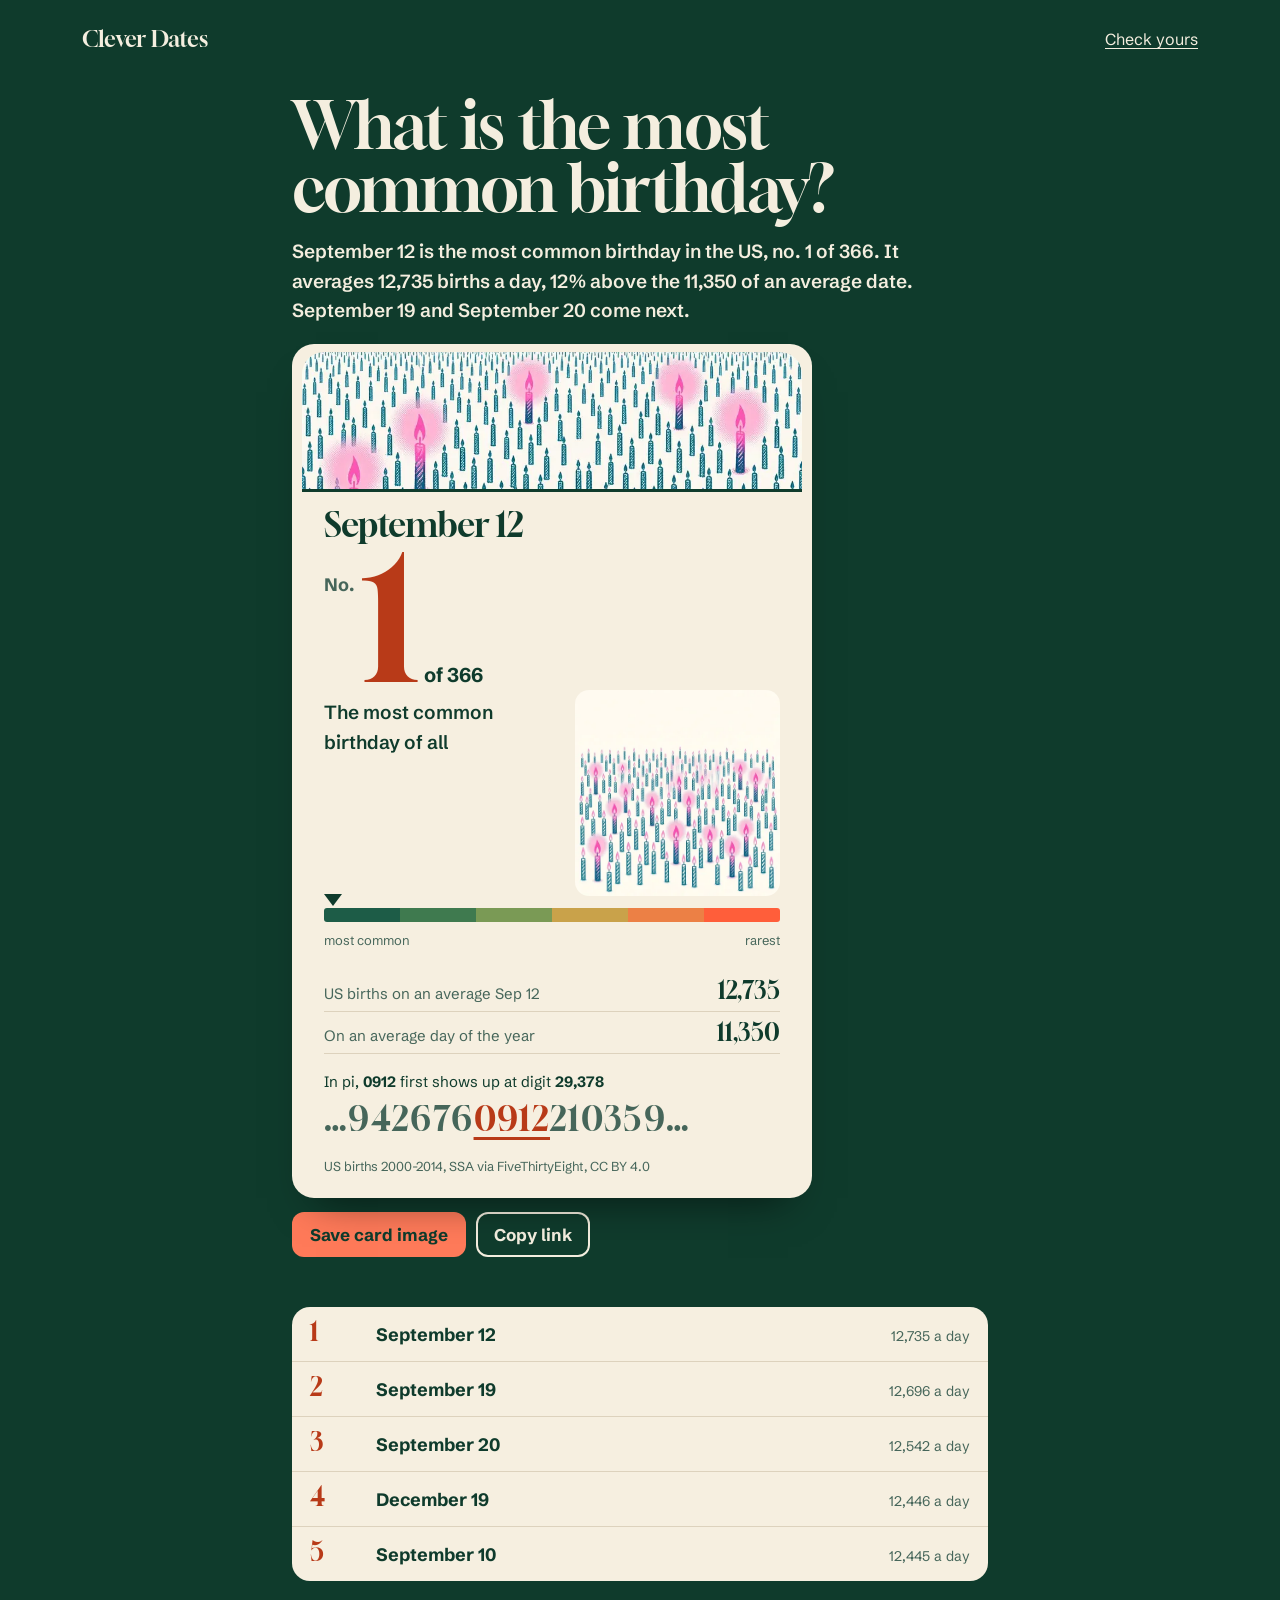
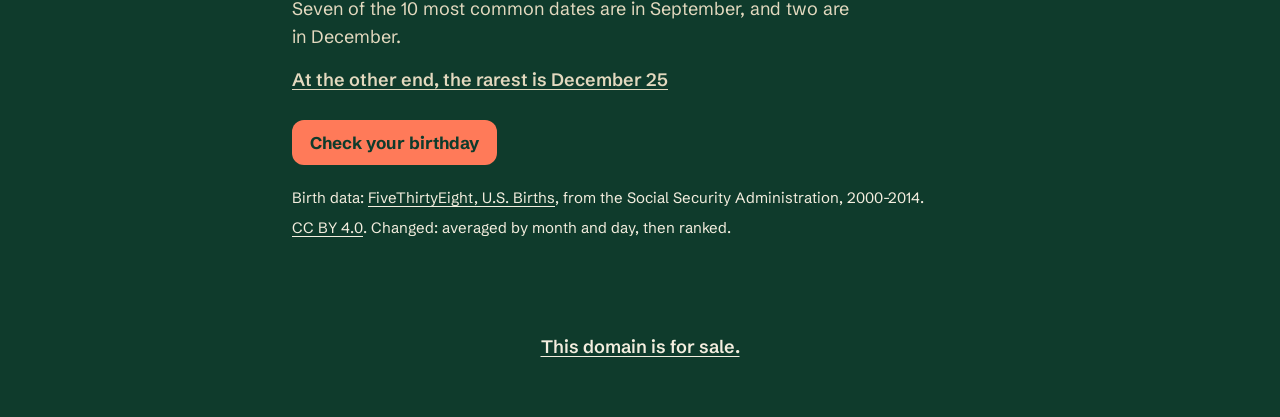
==== docs/most-common-birthday/index.html @ 460c8bcb "Add /most-common-birthday/: answer page from the SSA CSV, card hero, share card PNG, cross-link with" ====
<!doctype html>
<html lang="en">
<head>
<meta charset="utf-8">
<meta name="viewport" content="width=device-width, initial-scale=1">
<link rel="canonical" href="https://cleverdates.com/most-common-birthday/">
<meta property="og:url" content="https://cleverdates.com/most-common-birthday/">
<title>What is the most common birthday? | Clever Dates</title>
<meta name="description" content="September 12 is the most common birthday in the US: no. 1 of 366, with 12,735 births on an average day.">
<meta property="og:title" content="What is the most common birthday?">
<meta property="og:description" content="September 12, no. 1 of 366, with 12,735 US births on an average day.">
<meta property="og:image" content="https://cleverdates.com/og.jpg">
<meta property="og:image:width" content="1200">
<meta property="og:image:height" content="630">
<meta property="og:image:alt" content="A slice of birthday cake with one lit candle inside a ring of small unlit candles, risograph style.">
<meta property="og:type" content="website">
<meta name="twitter:card" content="summary_large_image">
<script type="application/ld+json">{"@context":"https://schema.org","@type":"WebPage","name":"What is the most common birthday?","url":"https://cleverdates.com/most-common-birthday/","description":"September 12 is the most common birthday in the US, no. 1 of 366, with 12,735 births on an average day.","isPartOf":{"@type":"WebSite","name":"Clever Dates","url":"https://cleverdates.com/"}}</script>
<link rel="preload" href="../fonts/gloock.woff2" as="font" type="font/woff2" crossorigin>
<link rel="preload" href="../fonts/schibsted.woff2" as="font" type="font/woff2" crossorigin>
<link rel="stylesheet" href="../style.css">
<link rel="icon" href="data:image/svg+xml,%3Csvg xmlns='http://www.w3.org/2000/svg' viewBox='0 0 16 16'%3E%3Crect width='16' height='16' rx='3' fill='%230f3b2c'/%3E%3Crect x='9' y='9' width='5' height='5' fill='%23ff7a59'/%3E%3C/svg%3E">
<script>document.documentElement.className='js'</script>
</head>
<body>
<header class="bar"><a class="mark" href="../">Clever Dates</a><nav aria-label="Page"><a href="../">Check yours</a></nav></header>
<main class="rb mc">
 <h1>What is the most common birthday?</h1>
 <p class="rb-a" id="rb-answer">September 12 is the most common birthday in the US, no. 1 of 366. It averages 12,735 births a day, 12% above the 11,350 of an average date. September 19 and September 20 come next.</p>
 <article class="card mc-card" id="card" aria-labelledby="c-date"><img class="c-band" src="../art/result-band-410.webp" srcset="../art/result-band-410.webp 410w, ../art/result-band-819.webp 819w" sizes="(min-width: 900px) 720px, 100vw" width="819" height="230" alt="" decoding="async">
 <p class="c-date" id="c-date">September 12</p>
 <p class="c-rank"><span class="c-hash">No.</span><span id="c-rank">1</span><span class="c-of">of 366</span></p>
 <img class="c-crowd" id="c-crowd" src="../art/crowd-480.webp" srcset="../art/crowd-480.webp 480w, ../art/crowd-1024.webp 1024w" sizes="(min-width: 900px) 240px, 45vw" width="1024" height="1024" alt="A crowd of lit birthday candles packed side by side." decoding="async">
 <p class="c-say" id="c-say">The most common birthday of all</p>
 <div class="c-meter" aria-hidden="true"><span class="c-pin" id="c-pin" style="--at:0.0000"></span></div><div class="c-ends" aria-hidden="true"><span>most common</span><span>rarest</span></div>
 <dl class="c-facts">
  <div><dt>US births on an average Sep 12</dt><dd id="c-avg">12,735</dd></div>
   <div><dt>On an average day of the year</dt><dd>11,350</dd></div>
 </dl>
 <div class="c-pi">
  <p class="c-pi-head">In pi, <b id="c-mmdd">0912</b> first shows up at digit <b id="c-pipos">29,378</b></p>
  <p class="c-digits" aria-hidden="true"><span class="c-dots">…</span><span id="c-pre">942676</span><mark id="c-hit">0912</mark><span id="c-post">210359</span><span class="c-dots">…</span></p>
 </div>
  <p class="c-src">US births 2000-2014, SSA via FiveThirtyEight, CC BY 4.0</p>
 </article>
 <div class="share">
  <button type="button" id="save">Save card image</button>
  <button type="button" id="copy">Copy link</button>
  <p id="share-msg" role="status"></p>
 </div>
 <ol class="rb-list" aria-label="The five most common birthdays"><li class="me"><span class="n">1</span><span class="d">September 12</span><span class="v">12,735 a day</span></li><li><span class="n">2</span><span class="d">September 19</span><span class="v">12,696 a day</span></li><li><span class="n">3</span><span class="d">September 20</span><span class="v">12,542 a day</span></li><li><span class="n">4</span><span class="d">December 19</span><span class="v">12,446 a day</span></li><li><span class="n">5</span><span class="d">September 10</span><span class="v">12,445 a day</span></li></ol>
 <p class="rb-note">Seven of the 10 most common dates are in September, and two are in December.</p>
 <p class="rb-note"><a class="rb-x" href="../rarest-birthday/">At the other end, the rarest is December 25</a></p>
 <p><a class="rb-go" href="../">Check your birthday</a></p>
 <p class="attr">Birth data: <a href="https://github.com/fivethirtyeight/data/tree/master/births" rel="noopener">FiveThirtyEight, U.S. Births</a>, from the Social Security Administration, 2000-2014. <a href="https://creativecommons.org/licenses/by/4.0/" rel="noopener">CC BY 4.0</a>. Changed: averaged by month and day, then ranked.</p>
</main>
<footer class="foot"><p><a href="https://www.afternic.com/domain/cleverdates.com" rel="noopener">This domain is for sale.</a></p></footer>
<script type="application/json" id="dates">{"meta":{"years":"2000-2014","days":5479,"avgDay":11350,"births":62187024,"piDigits":1000000},"dates":[{"m":9,"d":12,"avg":12735,"years":15,"rank":1,"pi":29378,"pre":"942676","post":"210359"}]}</script>
<script src="../mc.js" defer></script>
</body>
</html>
---- docs/style.css ----
@font-face { font-family: "Gloock"; src: url(fonts/gloock.woff2) format("woff2"); font-display: swap; }
@font-face { font-family: "Schibsted"; src: url(fonts/schibsted.woff2) format("woff2"); font-weight: 400 700; font-display: swap; }
@font-face { font-family: "Gloock fallback"; src: local("Georgia"); size-adjust: 104%; ascent-override: 88%; descent-override: 24%; }
@font-face { font-family: "Schibsted fallback"; src: local("Arial"); size-adjust: 100%; ascent-override: 96%; descent-override: 26%; }

:root {
  --green: #0f3b2c;
  --green2: #16503c;
  --cream: #f4eedf;
  --cream2: #e3d9bf;
  --paper: #f6efe0;
  --ink: #0f3b2c;
  --ink2: #46665a;
  --coral: #ff7a59;
  --coral-ink: #b83a18;
  --serif: "Gloock", "Gloock fallback", Georgia, serif;
  --sans: "Schibsted", "Schibsted fallback", system-ui, sans-serif;
}
* { box-sizing: border-box; }
html { -webkit-text-size-adjust: 100%; }
body { margin: 0; background: var(--green); color: var(--cream); font: 400 17px/1.55 var(--sans); }
p, li, dd { text-wrap: pretty; }
a { color: inherit; text-underline-offset: 3px; text-decoration-thickness: 1px; }
a:hover { text-decoration-thickness: 2px; }
:focus-visible { outline: 3px solid var(--coral); outline-offset: 2px; }
.sr { position: absolute; width: 1px; height: 1px; overflow: hidden; clip-path: inset(50%); white-space: nowrap; }

.bar { display: flex; justify-content: space-between; align-items: center; gap: 16px; max-width: 1180px; margin: 0 auto; padding: 14px 20px; }
.mark { font: 400 22px/1 var(--serif); text-decoration: none; padding: 6px 0; }
.bar nav a { font-size: 16px; padding: 10px 0; }

.hero { max-width: 1180px; margin: 0 auto; padding: 6px 20px 40px; display: grid; grid-template-columns: minmax(0, 1fr); gap: 18px; grid-template-areas: "ask" "card" "share" "vs"; }
.ask { grid-area: ask; display: flex; flex-direction: column; }
.hero-art { margin: 0 -20px 16px; }
.hero-art img { display: block; width: 100%; height: 150px; object-fit: cover; object-position: 60% 45%; }
.rare-art, .crowd-art { margin: 14px 0 0; max-width: 240px; }
.rare-art img, .crowd-art img { display: block; width: 100%; height: auto; border-radius: 14px; }
.c-crowd { display: none; width: min(240px, 45%); height: auto; aspect-ratio: 1; float: right; margin: 0 0 12px 16px; border-radius: 14px; }
.c-crowd:not([hidden]) { display: block; }
h1 { font: 400 clamp(40px, 10.5vw, 96px)/0.98 var(--serif); letter-spacing: -0.015em; margin: 0 0 18px; max-width: 10ch; text-wrap: balance; }
.pick label { display: block; font-weight: 600; font-size: 15px; margin-bottom: 6px; color: var(--cream2); }
.pick-row { display: flex; gap: 8px; }
.pick-row input { flex: 1; min-width: 0; font: 500 20px/1.2 var(--sans); color: var(--ink); background: var(--paper); border: 2px solid var(--paper); border-radius: 12px; padding: 12px 14px; }
.pick-row input[aria-invalid=true] { border-color: var(--coral); box-shadow: 0 0 0 2px var(--coral); }
button { font: 700 17px/1 var(--sans); color: var(--ink); background: var(--coral); border: 0; border-radius: 12px; padding: 14px 18px; cursor: pointer; white-space: nowrap; }
button:hover { background: #ff9274; }
.help { margin: 8px 0 0; font-size: 15px; color: var(--cream2); min-height: 1.55em; }
.help.bad { color: #ffd3c4; font-weight: 600; }

/* ---------- rank card ---------- */
.card { grid-area: card; background: var(--paper); color: var(--ink); border-radius: 22px; padding: 22px 22px 18px; min-width: 0; position: relative; box-shadow: 0 24px 40px -24px rgba(0, 0, 0, .6); }
.card p { margin: 0; }
.c-band { display: block; width: calc(100% + 44px); max-width: none; height: auto; aspect-ratio: 819 / 230; margin: -22px -22px 14px; border-radius: 22px 22px 0 0; border-bottom: 3px solid var(--ink); object-fit: cover; }
.card.flip { animation: flip .5s cubic-bezier(.2, .8, .2, 1); }
@keyframes flip { from { transform: translateY(10px) rotate(-0.6deg); } to { transform: none; } }
.c-date { font: 400 34px/1.1 var(--serif); }
.c-rank { display: flex; align-items: baseline; gap: 10px; margin-top: 4px !important; }
.c-hash { font: 700 18px/1 var(--sans); color: var(--ink2); align-self: flex-start; margin-top: 28px; }
#c-rank { font: 400 clamp(96px, 27vw, 168px)/0.85 var(--serif); color: var(--coral-ink); letter-spacing: -0.03em; font-variant-numeric: lining-nums; }
.c-of { font: 700 20px/1 var(--sans); color: var(--ink); white-space: nowrap; }
.c-say { font-weight: 600; font-size: 19px; margin-top: 8px !important; }
.c-meter { clear: both; position: relative; height: 14px; margin: 34px 0 34px; border-radius: 3px;
  background: linear-gradient(90deg, #1d5c47 0 16.6%, #3f7a4f 0 33.3%, #7a9a55 0 50%, #c9a24a 0 66.6%, #ec8045 0 83.3%, #ff5e3a 0); }
.c-pin { position: absolute; left: calc(9px + var(--at) * (100% - 18px)); top: -14px; width: 0; height: 0; border: 9px solid transparent; border-top: 12px solid var(--ink); transform: translateX(-50%); transition: left .5s cubic-bezier(.2, .8, .2, 1); }
.c-ends { clear: both; display: flex; justify-content: space-between; margin: -26px 0 26px; font-size: 13px; color: var(--ink2); }
.c-facts { margin: 0; display: grid; gap: 6px; }
.c-facts div { display: flex; justify-content: space-between; align-items: baseline; gap: 16px; border-bottom: 1px solid #ddd2bd; padding-bottom: 6px; }
.c-facts div[hidden] { display: none; }
.c-facts dt { font-size: 15px; color: var(--ink2); }
.c-facts dd { margin: 0; font: 400 24px/1.2 var(--serif); font-variant-numeric: lining-nums; }
.c-pi { margin-top: 16px; }
.c-pi-head { font-size: 15px; }
.c-pi b { font-weight: 700; }
.c-digits { font: 400 clamp(22px, 6.2vw, 34px)/1.3 var(--serif); letter-spacing: 0.04em; color: var(--ink2); white-space: nowrap; overflow: hidden; margin-top: 4px !important; font-variant-numeric: tabular-nums lining-nums; }
.c-digits mark { background: none; color: var(--coral-ink); text-decoration: underline 3px; text-underline-offset: 6px; }
.c-note { margin-top: 12px !important; font-size: 15px; padding: 10px 12px; background: #ecdfc4; border-radius: 10px; }
.c-src { margin-top: 14px !important; font-size: 13px; color: var(--ink2); }

.share { grid-area: share; display: flex; flex-wrap: wrap; gap: 10px; align-items: center; }
.share button + button { background: transparent; color: var(--cream); box-shadow: inset 0 0 0 2px var(--cream); }
.share button + button:hover { background: var(--green2); }
#share-msg { flex-basis: 100%; margin: 0; font-size: 15px; min-height: 1.5em; overflow-wrap: anywhere; }
html:not(.js) .share, html:not(.js) .billion { display: none; }

/* ---------- map ---------- */
.map, .billion, .data { max-width: 1180px; margin: 0 auto; padding: 28px 20px; }
.map h2, .data h2 { font: 400 34px/1.1 var(--serif); margin: 0 0 8px; }
.map-dek { margin: 0 0 16px; color: var(--cream2); }
.grid { display: grid; gap: 2px; cursor: pointer; max-width: 1000px; }
.g-row { display: grid; grid-template-columns: 34px repeat(31, minmax(0, 1fr)); gap: 2px; align-items: center; }
.g-m { font-size: 12px; color: var(--cream2); }
.g-c { display: block; aspect-ratio: 1; border-radius: 2px; }
.g-c.none { background: transparent; }
.s0 { background: #1d5c47; } .s1 { background: #3f7a4f; } .s2 { background: #7a9a55; } .s3 { background: #c9a24a; } .s4 { background: #ec8045; } .s5 { background: #ff5e3a; }
.g-c.on { outline: 3px solid var(--paper); outline-offset: 1px; position: relative; z-index: 1; }
.key { display: flex; align-items: center; gap: 4px; margin: 14px 0 0; font-size: 14px; color: var(--cream2); }
.key i { width: 18px; height: 12px; aspect-ratio: auto; }
.key span:first-child { margin-right: 6px; } .key span:last-child { margin-left: 6px; }
.lists { display: grid; grid-template-columns: repeat(2, minmax(0, 1fr)); gap: 20px; margin-top: 24px; }
.lists h3 { font: 700 16px/1.3 var(--sans); margin: 0 0 6px; }
.lists ol { margin: 0; padding: 0; list-style: none; }
.lists li { display: flex; align-items: baseline; gap: 10px; padding: 2px 0; }
.lists .n { font: 400 20px/1 var(--serif); color: var(--coral); min-width: 1ch; }
.lists a { display: inline-block; padding: 3px 0; font-weight: 600; white-space: nowrap; }
.lists .v { color: var(--cream2); font-size: 15px; white-space: nowrap; }

/* ---------- billion + data ---------- */
.billion details { border-top: 1px solid var(--green2); border-bottom: 1px solid var(--green2); padding: 6px 0; }
.billion summary { cursor: pointer; font: 400 24px/1.3 var(--serif); padding: 10px 0; }
.billion p { max-width: 36em; color: var(--cream2); }
.billion .pick-row { max-width: 360px; }
#bout, #tout { color: var(--cream); font-weight: 600; min-height: 1.5em; }
#tout:empty { display: none; }
.data p { max-width: 38em; color: var(--cream2); }
.data a { display: inline-block; padding: 2px 0; color: var(--cream); }
.attr { font-size: 15px; }
.foot { text-align: center; padding: 20px 20px 48px; }
.foot p { margin: 0; }
.foot a { display: inline-block; padding: 8px 0; font-weight: 600; }

@media (min-width: 900px) {
  body { font-size: 18px; }
  .bar { padding: 22px 32px; }
  .hero { padding: 16px 32px 56px; grid-template-columns: minmax(0, 1fr) 460px; column-gap: 64px; row-gap: 18px; grid-template-areas: "ask card" "share card" "vs card"; align-items: start; }
  .ask { padding-top: 24px; }
  .hero-art { order: 3; margin: 28px 0 0; }
  .hero-art img { height: auto; aspect-ratio: 1400 / 547; border-radius: 18px; }
  .card { padding: 30px 32px 22px; }
  .map, .billion, .data { padding-left: 32px; padding-right: 32px; }
  .g-m { font-size: 13px; }
  .lists { grid-template-columns: repeat(2, minmax(0, 280px)); align-items: start; }
}

@media (prefers-reduced-motion: reduce) {
  *, *::before, *::after { animation: none !important; transition: none !important; }
}
@media (max-width: 379px) { .c-facts dt { font-size: 13.5px; } .c-facts div { gap: 10px; } }

/* ---------- you vs a friend ---------- */
.vs { grid-area: vs; min-width: 0; margin-top: 8px; padding-top: 18px; border-top: 2px solid var(--green2); }
.vs h2 { font: 400 clamp(28px, 7vw, 36px)/1.05 var(--serif); margin: 0 0 6px; }
.vs-dek { margin: 0 0 12px; font-size: 16px; color: var(--cream2); }
.vs-out { margin-top: 16px; background: var(--paper); color: var(--ink); border-radius: 18px; padding: 18px 18px 14px; }
.vs-out[hidden] { display: none; }
.vs-tiles { display: grid; grid-template-columns: repeat(2, minmax(0, 1fr)); gap: 14px; }
.vs-tile p { margin: 0; }
.vs-who { display: flex; align-items: center; gap: 8px; font-weight: 700; font-size: 14px; color: var(--ink2); }
.vs-who .k { display: inline-block; width: 12px; height: 12px; border-radius: 3px; background: var(--ink); flex: none; }
.vs-who .k.b { background: var(--coral-ink); }
.vs-d { font: 400 clamp(20px, 5.4vw, 26px)/1.1 var(--serif); margin-top: 4px !important; }
.vs-r { display: flex; align-items: baseline; gap: 6px; flex-wrap: wrap; margin-top: 2px !important; }
.vs-r b { font: 400 clamp(54px, 15vw, 84px)/0.9 var(--serif); color: var(--coral-ink); letter-spacing: -0.03em; font-variant-numeric: lining-nums; }
.vs-r span { font: 700 14px/1 var(--sans); }
.vs-s { font-size: 14px; font-weight: 600; margin-top: 6px !important; }
.vs-meter { margin: 30px 2px 12px; }
.c-pin.b { top: auto; bottom: -14px; border-top-color: transparent; border-bottom: 12px solid var(--coral-ink); }
.vs-gap { margin: 0; font-weight: 700; font-size: 17px; }
.vs-btns { display: flex; flex-wrap: wrap; gap: 10px; align-items: center; margin-top: 14px; }
.vs-btns button + button { background: transparent; color: var(--cream); box-shadow: inset 0 0 0 2px var(--cream); }
.vs-btns button + button:hover { background: var(--green2); }
.vs-btns button[hidden] { display: none; }
.vs-btns #vs-save[hidden] + #vs-copy:not([hidden]) { background: var(--coral); color: var(--ink); box-shadow: none; }
#vs-msg { flex-basis: 100%; margin: 0; font-size: 15px; min-height: 1.5em; overflow-wrap: anywhere; }
html:not(.js) .vs { display: none; }
#when[readonly] { background: var(--cream2); border-color: var(--cream2); }
@media (max-width: 899px) { .hero.locked { grid-template-areas: "ask" "vs" "card" "share"; } .hero.locked .vs { border-top: 0; margin-top: 0; padding-top: 0; } }
.pick-row input::placeholder { color: #5b5b5b; opacity: 1; }
@media (min-width: 900px) { .hero.locked { grid-template-areas: "ask card" "vs card" "share card"; } .hero.locked .hero-art { display: none; } .hero.locked .vs { border-top: 0; margin-top: 0; padding-top: 0; } }

/* ---------- /rarest-birthday/ answer page ---------- */
.rb { max-width: 760px; margin: 0 auto; padding: 6px 20px 32px; }
.rb .hero-art { margin: 0 -20px 16px; }
.rb h1 { max-width: 16ch; font-size: clamp(40px, 7vw, 64px); }
.rb-a { font-size: 19px; font-weight: 600; margin: 0 0 18px; max-width: 34em; }
.rb-list { list-style: none; margin: 0 0 14px; padding: 0; background: var(--paper); color: var(--ink); border-radius: 18px; }
.rb-list li { display: grid; grid-template-columns: 58px 1fr auto; gap: 8px; align-items: baseline; padding: 12px 18px; border-bottom: 1px solid #ddd2bd; }
.rb-list li:last-child { border-bottom: 0; }
.rb-list .n { font: 400 26px/1 var(--serif); color: var(--coral-ink); font-variant-numeric: lining-nums; }
.rb-list .d { font-weight: 700; white-space: nowrap; }
.rb-list .v { font-size: 14px; color: var(--ink2); text-align: right; }
.rb-list .me { background: #ecdfc4; border-radius: 0 0 18px 18px; }
.rb-note { margin: 0 0 18px; color: var(--cream2); max-width: 34em; }
.rb-go { display: inline-block; font: 700 17px/1 var(--sans); color: var(--ink); background: var(--coral); border-radius: 12px; padding: 14px 18px; text-decoration: none; }
.rb-go:hover { background: #ff9274; }
@media (min-width: 900px) { .rb { padding: 16px 32px 48px; } .rb .hero-art { margin: 0 0 24px; } .rb .hero-art img { height: auto; aspect-ratio: 1400 / 547; border-radius: 18px; } }

/* /most-common-birthday/: the card is the hero */
.mc .card { margin: 0 0 14px; max-width: 520px; }
.mc .share { margin: 0 0 18px; }
.mc .rb-list .me { background: transparent; border-radius: 0; }
.rb-x { display: inline-block; padding: 8px 0; font-weight: 600; }
.rb .attr a { display: inline-block; padding: 3px 0; }
.rb .rb-note + .rb-note { margin-top: -10px; }
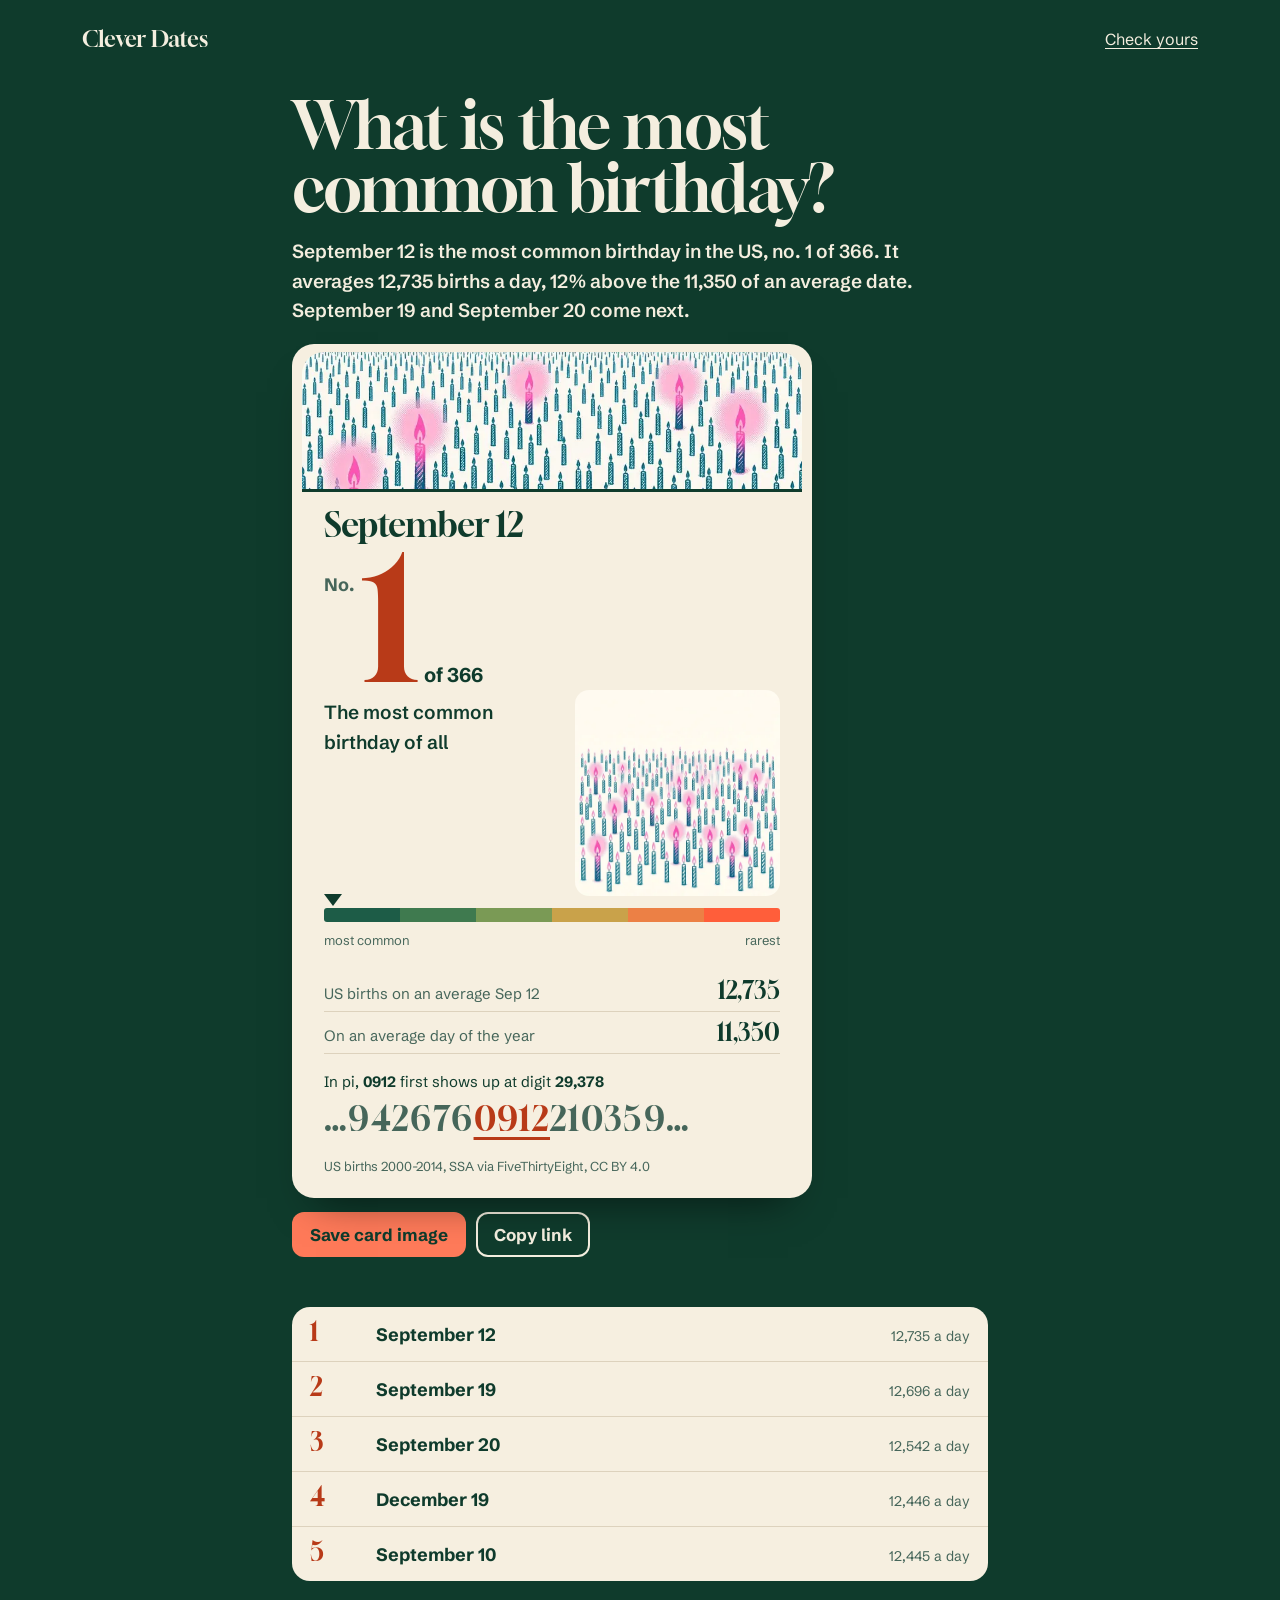
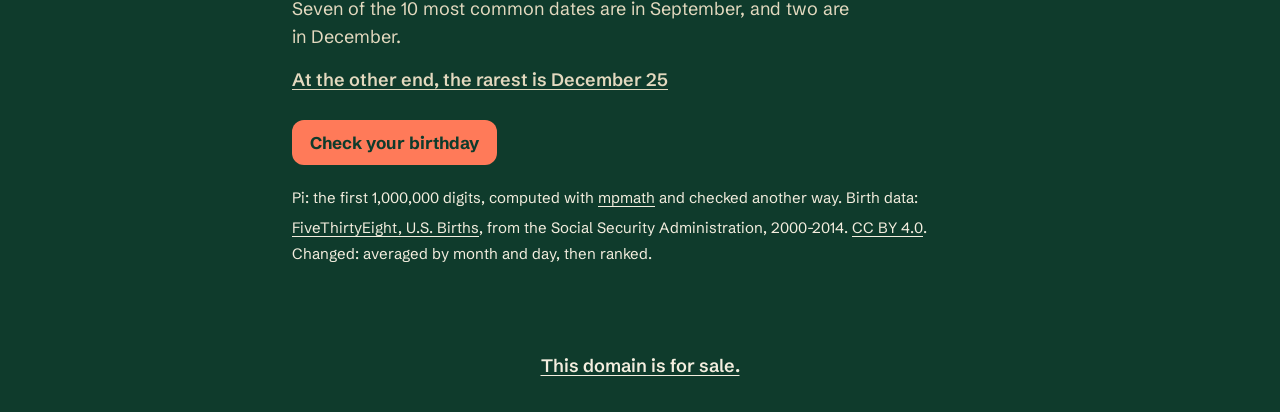
==== commit b0a43833: "Credit the pi digits on /most-common-birthday/ with the mpmath source, as Shears specified" ====
--- a/docs/most-common-birthday/index.html
+++ b/docs/most-common-birthday/index.html
@@ -52,7 +52,7 @@
  <p class="rb-note">Seven of the 10 most common dates are in September, and two are in December.</p>
  <p class="rb-note"><a class="rb-x" href="../rarest-birthday/">At the other end, the rarest is December 25</a></p>
  <p><a class="rb-go" href="../">Check your birthday</a></p>
- <p class="attr">Birth data: <a href="https://github.com/fivethirtyeight/data/tree/master/births" rel="noopener">FiveThirtyEight, U.S. Births</a>, from the Social Security Administration, 2000-2014. <a href="https://creativecommons.org/licenses/by/4.0/" rel="noopener">CC BY 4.0</a>. Changed: averaged by month and day, then ranked.</p>
+ <p class="attr">Pi: the first 1,000,000 digits, computed with <a href="https://mpmath.org/" rel="noopener">mpmath</a> and checked another way. Birth data: <a href="https://github.com/fivethirtyeight/data/tree/master/births" rel="noopener">FiveThirtyEight, U.S. Births</a>, from the Social Security Administration, 2000-2014. <a href="https://creativecommons.org/licenses/by/4.0/" rel="noopener">CC BY 4.0</a>. Changed: averaged by month and day, then ranked.</p>
 </main>
 <footer class="foot"><p><a href="https://www.afternic.com/domain/cleverdates.com" rel="noopener">This domain is for sale.</a></p></footer>
 <script type="application/json" id="dates">{"meta":{"years":"2000-2014","days":5479,"avgDay":11350,"births":62187024,"piDigits":1000000},"dates":[{"m":9,"d":12,"avg":12735,"years":15,"rank":1,"pi":29378,"pre":"942676","post":"210359"}]}</script>
--- a/docs/style.css
+++ b/docs/style.css
@@ -114,7 +114,7 @@
 .data p { max-width: 38em; color: var(--cream2); }
 .data a { display: inline-block; padding: 2px 0; color: var(--cream); }
 .attr { font-size: 15px; }
-.foot { text-align: center; padding: 20px 20px 48px; }
+.foot { text-align: center; padding: 16px 20px 24px; }
 .foot p { margin: 0; }
 .foot a { display: inline-block; padding: 8px 0; font-weight: 600; }
 
@@ -191,3 +191,6 @@
 .rb-x { display: inline-block; padding: 8px 0; font-weight: 600; }
 .rb .attr a { display: inline-block; padding: 3px 0; }
 .rb .rb-note + .rb-note { margin-top: -10px; }
+
+.lists h3 a { padding: 8px 0; }
+.foot-pages { display: flex; justify-content: center; gap: 1.5em; flex-wrap: wrap; }
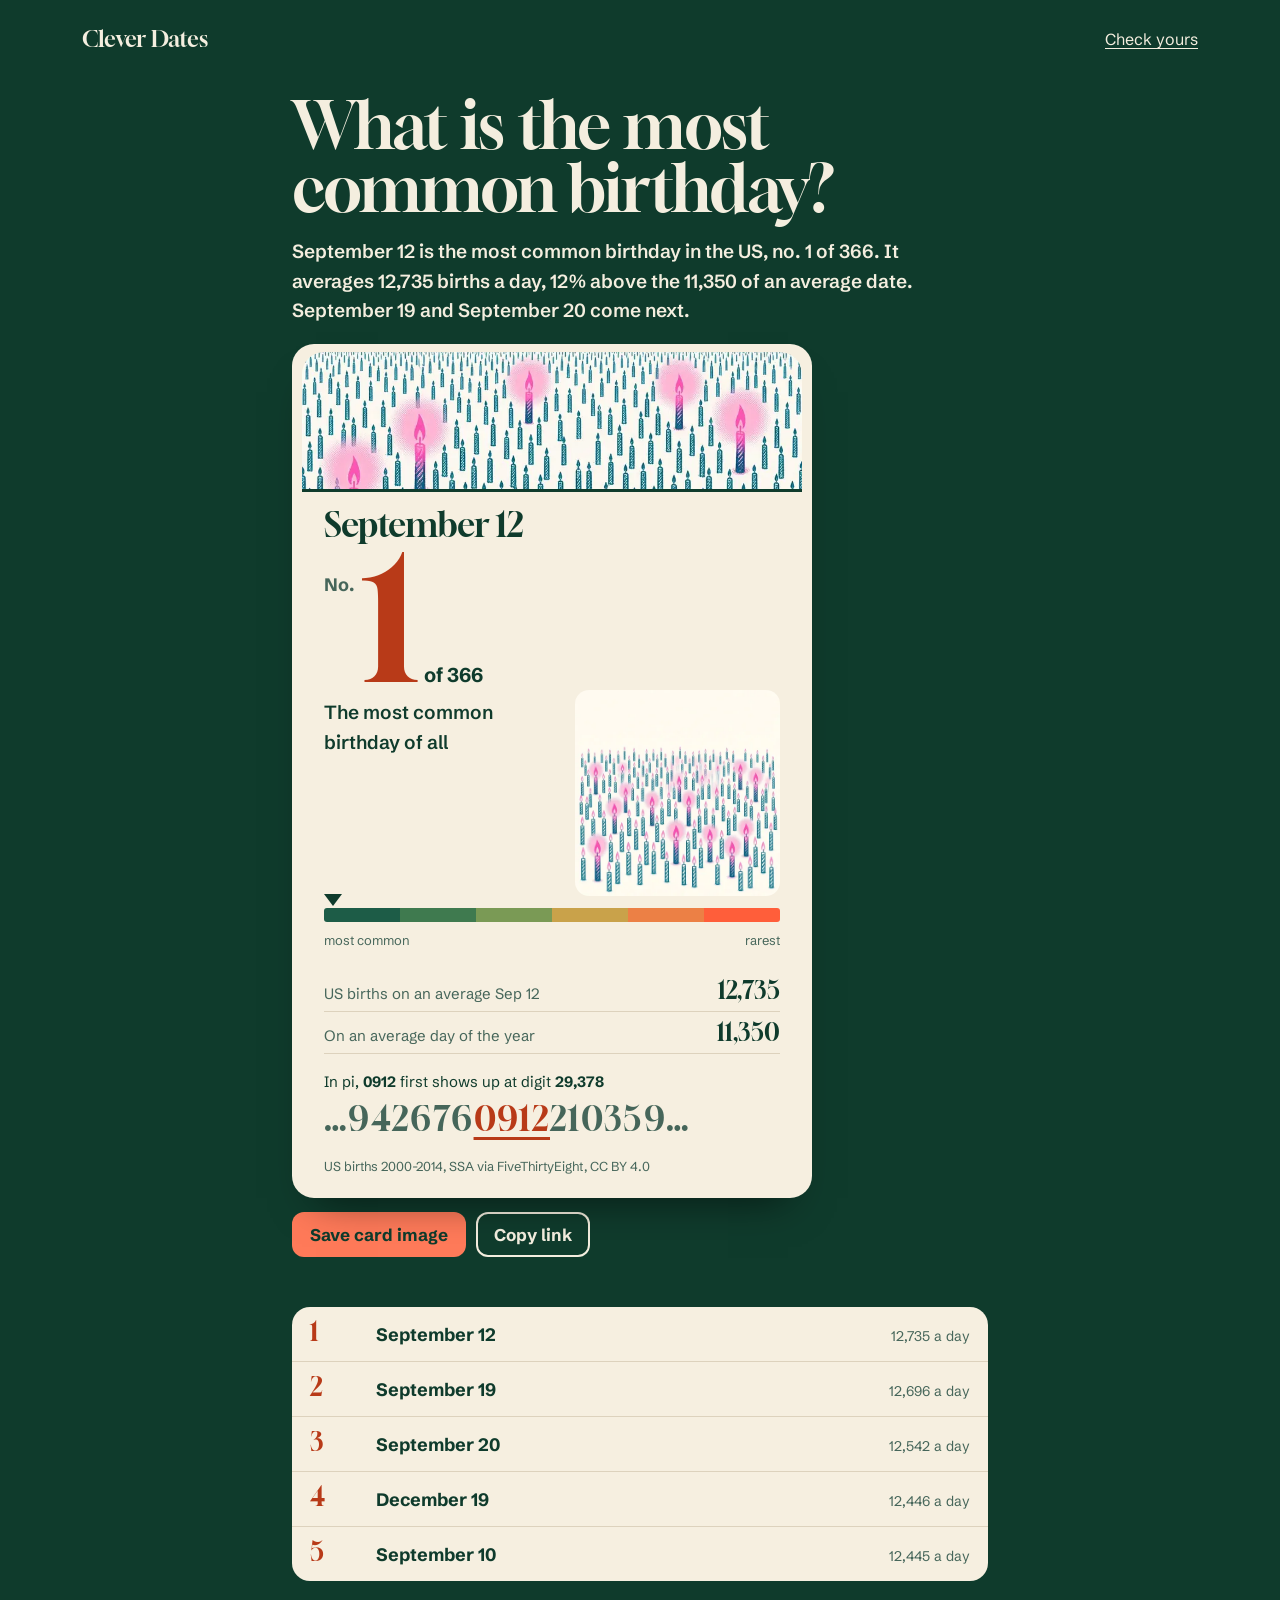
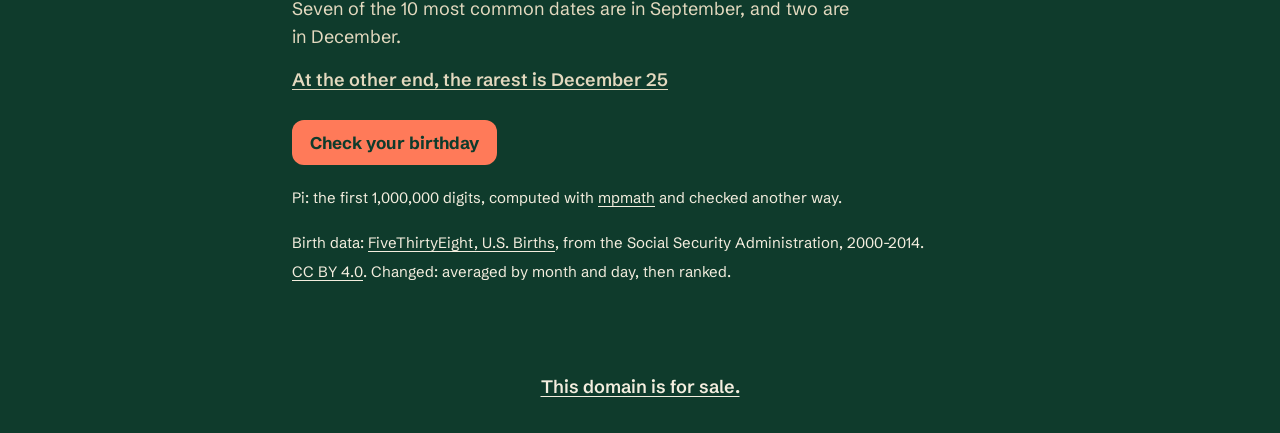
==== commit 3595a6a3: "Split the /most-common-birthday/ attribution into a pi line and a births line so 1280 lines stay sho" ====
--- a/docs/most-common-birthday/index.html
+++ b/docs/most-common-birthday/index.html
@@ -52,7 +52,8 @@
  <p class="rb-note">Seven of the 10 most common dates are in September, and two are in December.</p>
  <p class="rb-note"><a class="rb-x" href="../rarest-birthday/">At the other end, the rarest is December 25</a></p>
  <p><a class="rb-go" href="../">Check your birthday</a></p>
- <p class="attr">Pi: the first 1,000,000 digits, computed with <a href="https://mpmath.org/" rel="noopener">mpmath</a> and checked another way. Birth data: <a href="https://github.com/fivethirtyeight/data/tree/master/births" rel="noopener">FiveThirtyEight, U.S. Births</a>, from the Social Security Administration, 2000-2014. <a href="https://creativecommons.org/licenses/by/4.0/" rel="noopener">CC BY 4.0</a>. Changed: averaged by month and day, then ranked.</p>
+ <p class="attr">Pi: the first 1,000,000 digits, computed with <a href="https://mpmath.org/" rel="noopener">mpmath</a> and checked another way.</p>
+ <p class="attr">Birth data: <a href="https://github.com/fivethirtyeight/data/tree/master/births" rel="noopener">FiveThirtyEight, U.S. Births</a>, from the Social Security Administration, 2000-2014. <a href="https://creativecommons.org/licenses/by/4.0/" rel="noopener">CC BY 4.0</a>. Changed: averaged by month and day, then ranked.</p>
 </main>
 <footer class="foot"><p><a href="https://www.afternic.com/domain/cleverdates.com" rel="noopener">This domain is for sale.</a></p></footer>
 <script type="application/json" id="dates">{"meta":{"years":"2000-2014","days":5479,"avgDay":11350,"births":62187024,"piDigits":1000000},"dates":[{"m":9,"d":12,"avg":12735,"years":15,"rank":1,"pi":29378,"pre":"942676","post":"210359"}]}</script>
--- a/docs/style.css
+++ b/docs/style.css
@@ -194,3 +194,5 @@
 
 .lists h3 a { padding: 8px 0; }
 .foot-pages { display: flex; justify-content: center; gap: 1.5em; flex-wrap: wrap; }
+
+.mc .attr { max-width: 75ch; }
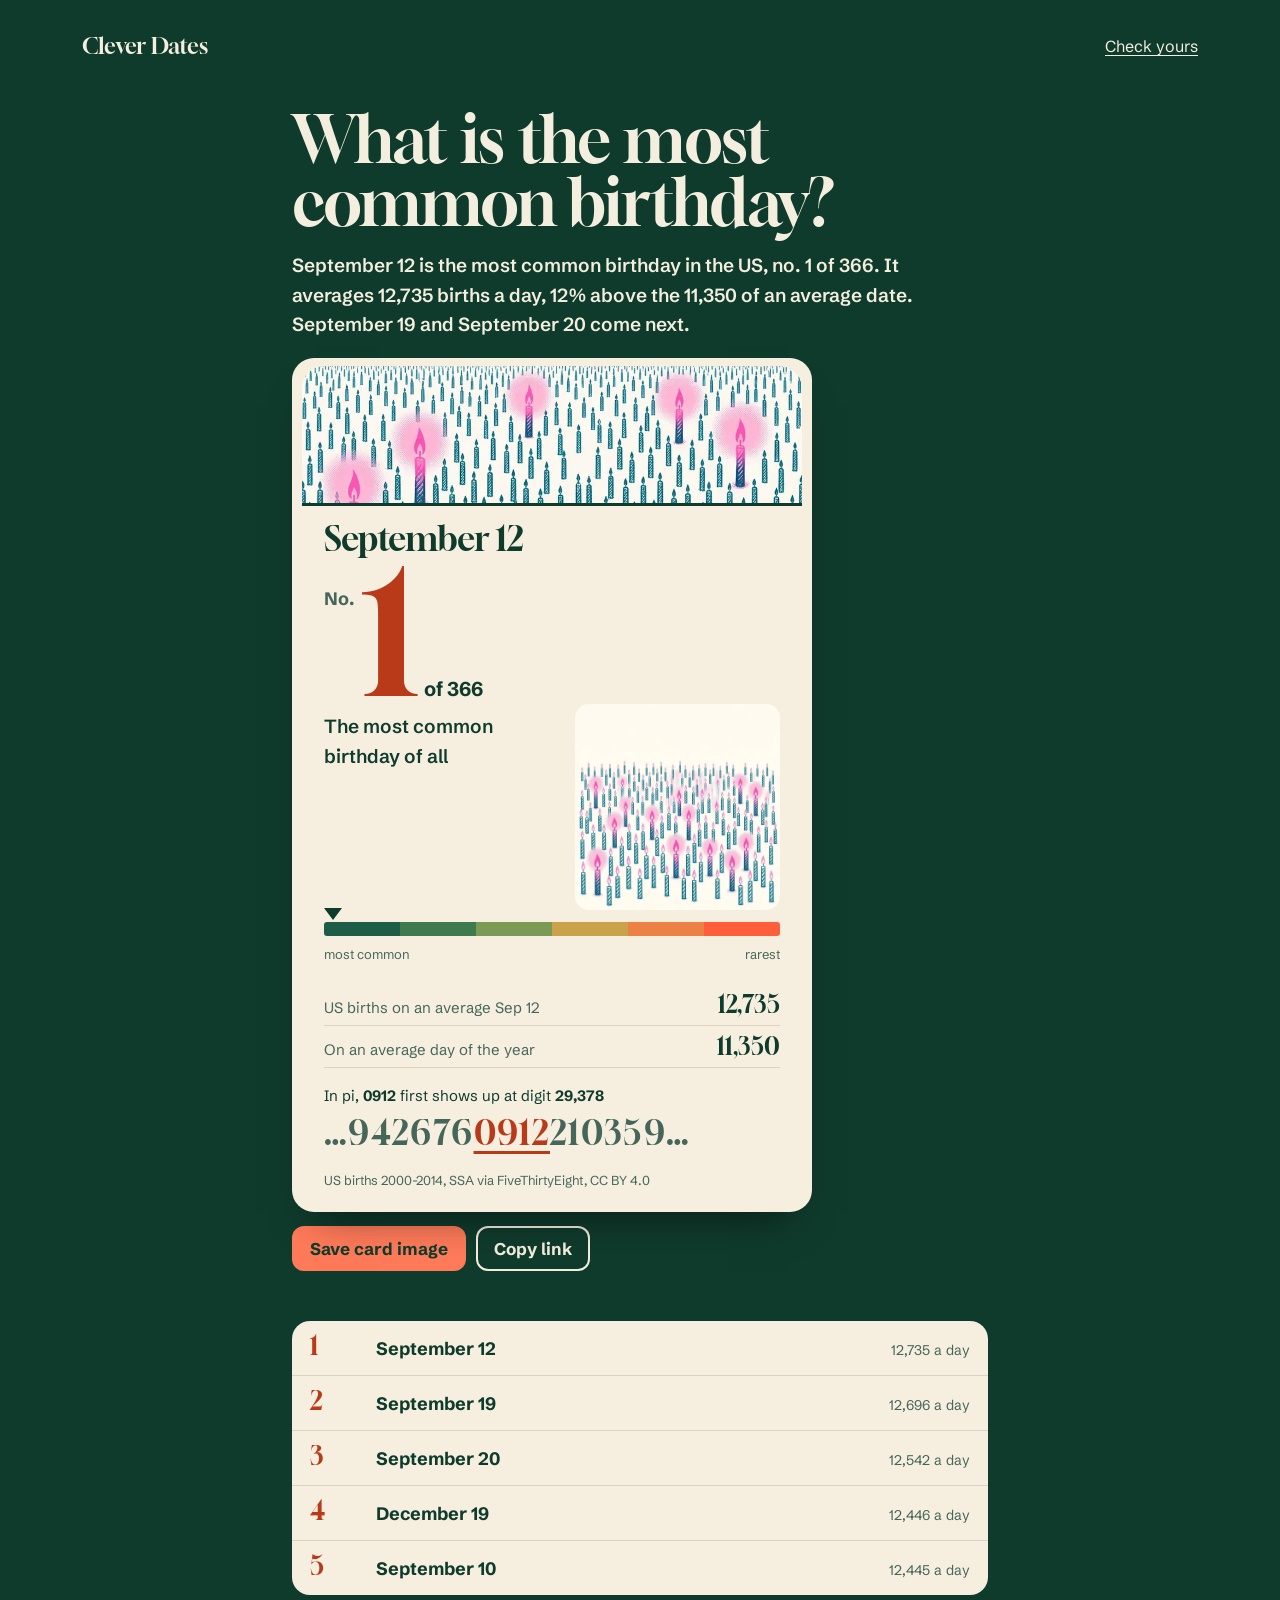
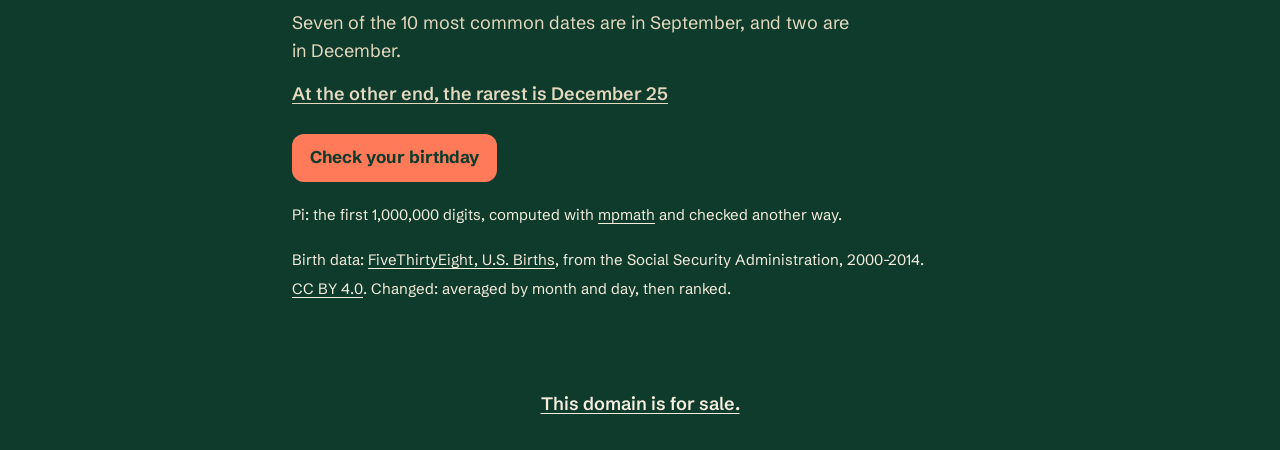
==== commit dc28f023: "Add Cloudflare Web Analytics beacon to the home, /rarest-birthday/ and /most-common-birthday/ (Evan " ====
--- a/docs/most-common-birthday/index.html
+++ b/docs/most-common-birthday/index.html
@@ -58,5 +58,6 @@
 <footer class="foot"><p><a href="https://www.afternic.com/domain/cleverdates.com" rel="noopener">This domain is for sale.</a></p></footer>
 <script type="application/json" id="dates">{"meta":{"years":"2000-2014","days":5479,"avgDay":11350,"births":62187024,"piDigits":1000000},"dates":[{"m":9,"d":12,"avg":12735,"years":15,"rank":1,"pi":29378,"pre":"942676","post":"210359"}]}</script>
 <script src="../mc.js" defer></script>
+<script defer src="https://static.cloudflareinsights.com/beacon.min.js" data-cf-beacon='{"token": "f788a69f59cc40698cc64976c49668ac"}'></script>
 </body>
 </html>
--- a/docs/style.css
+++ b/docs/style.css
@@ -27,7 +27,7 @@
 
 .bar { display: flex; justify-content: space-between; align-items: center; gap: 16px; max-width: 1180px; margin: 0 auto; padding: 14px 20px; }
 .mark { font: 400 22px/1 var(--serif); text-decoration: none; padding: 6px 0; }
-.bar nav a { font-size: 16px; padding: 10px 0; }
+.bar nav a { font-size: 16px; padding: 10px 0; min-height: 48px; display: inline-flex; align-items: center; }
 
 .hero { max-width: 1180px; margin: 0 auto; padding: 6px 20px 40px; display: grid; grid-template-columns: minmax(0, 1fr); gap: 18px; grid-template-areas: "ask" "card" "share" "vs"; }
 .ask { grid-area: ask; display: flex; flex-direction: column; }
@@ -180,7 +180,7 @@
 .rb-list .v { font-size: 14px; color: var(--ink2); text-align: right; }
 .rb-list .me { background: #ecdfc4; border-radius: 0 0 18px 18px; }
 .rb-note { margin: 0 0 18px; color: var(--cream2); max-width: 34em; }
-.rb-go { display: inline-block; font: 700 17px/1 var(--sans); color: var(--ink); background: var(--coral); border-radius: 12px; padding: 14px 18px; text-decoration: none; }
+.rb-go { display: inline-block; font: 700 17px/1 var(--sans); color: var(--ink); background: var(--coral); border-radius: 12px; padding: 14px 18px; min-height: 48px; text-decoration: none; }
 .rb-go:hover { background: #ff9274; }
 @media (min-width: 900px) { .rb { padding: 16px 32px 48px; } .rb .hero-art { margin: 0 0 24px; } .rb .hero-art img { height: auto; aspect-ratio: 1400 / 547; border-radius: 18px; } }
 
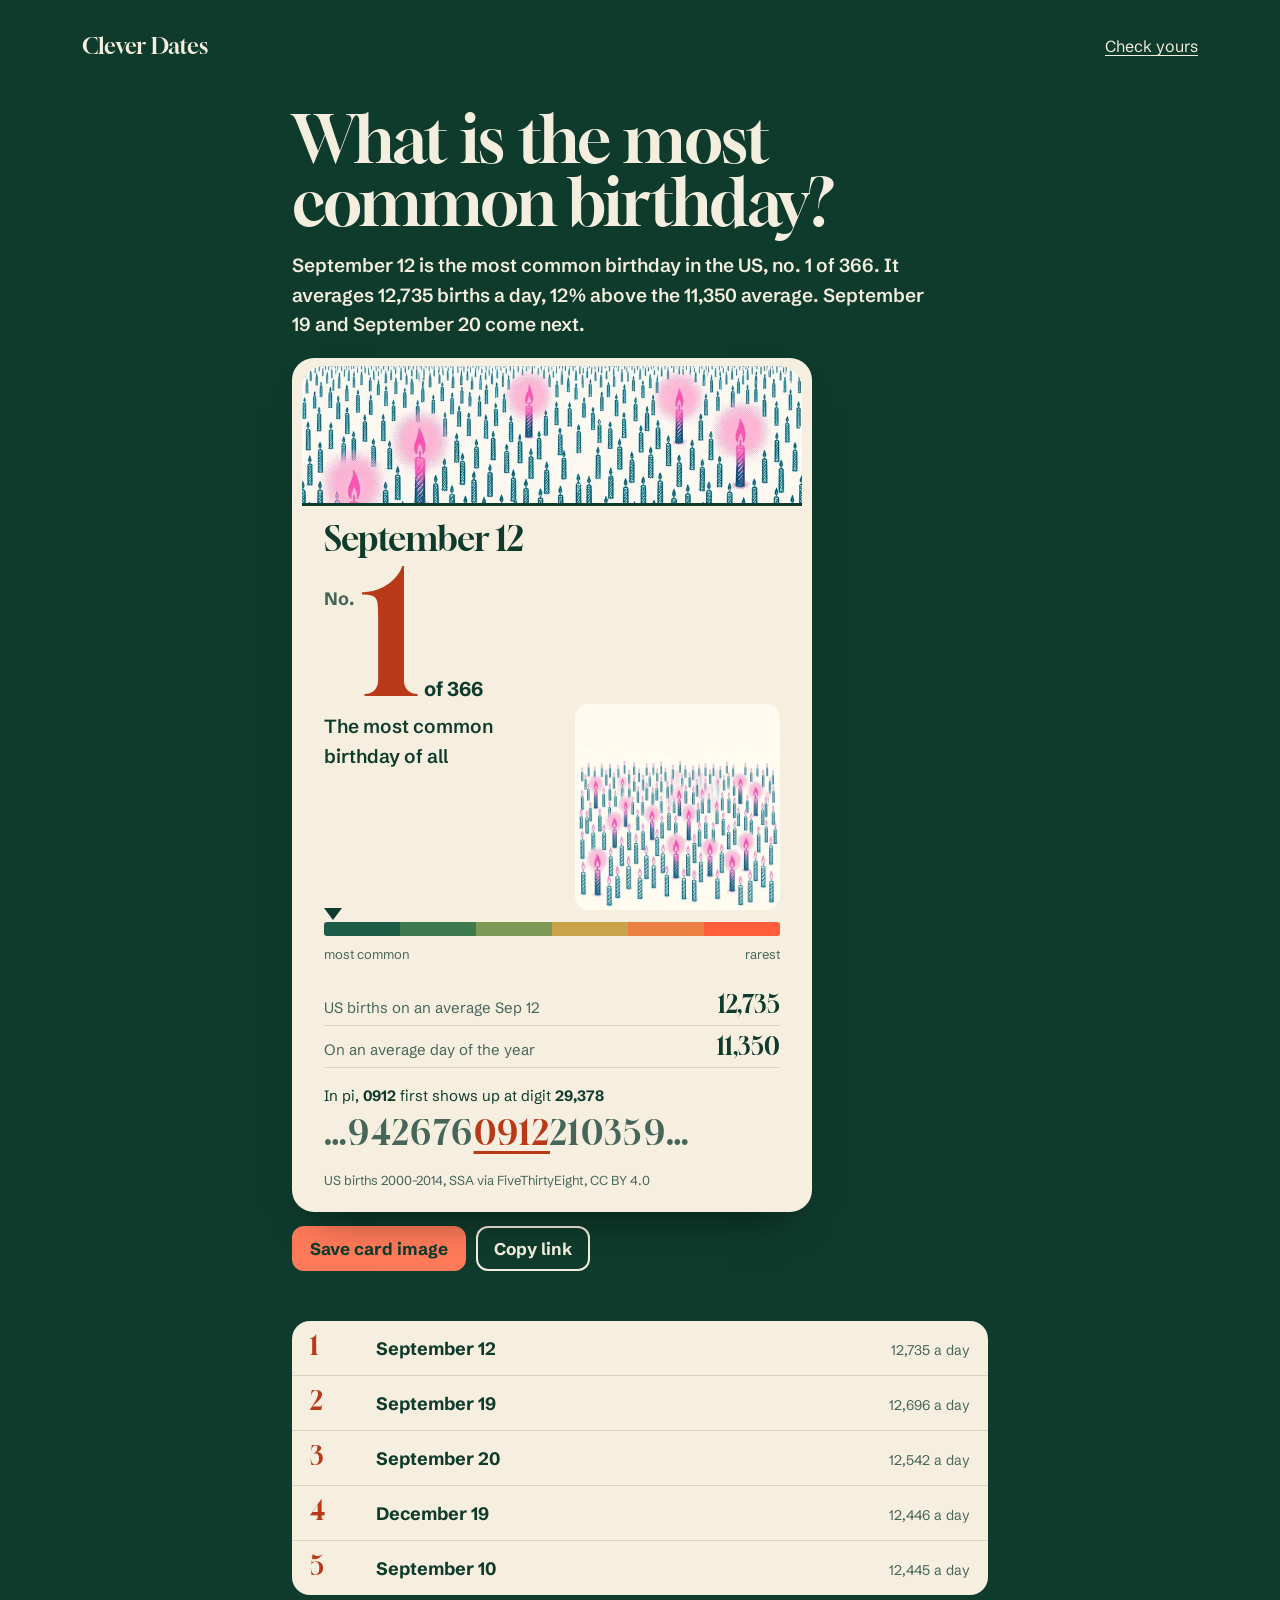
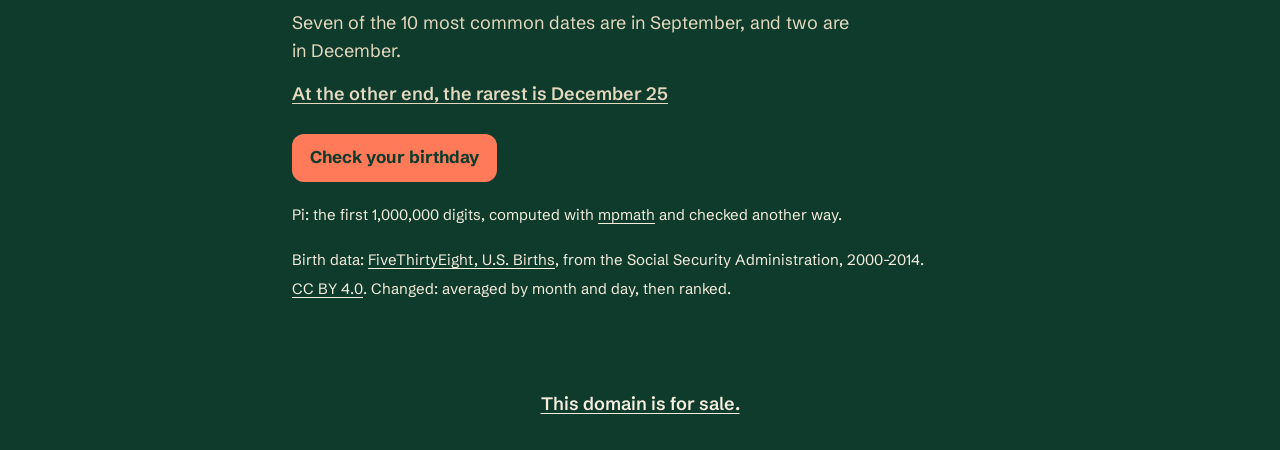
==== commit e21b4876: "most-common-birthday: trim the lede so fold prose is 40 or under at 390 and 1280 (42 to 39). '12% ab" ====
--- a/docs/most-common-birthday/index.html
+++ b/docs/most-common-birthday/index.html
@@ -26,7 +26,7 @@
 <header class="bar"><a class="mark" href="../">Clever Dates</a><nav aria-label="Page"><a href="../">Check yours</a></nav></header>
 <main class="rb mc">
  <h1>What is the most common birthday?</h1>
- <p class="rb-a" id="rb-answer">September 12 is the most common birthday in the US, no. 1 of 366. It averages 12,735 births a day, 12% above the 11,350 of an average date. September 19 and September 20 come next.</p>
+ <p class="rb-a" id="rb-answer">September 12 is the most common birthday in the US, no. 1 of 366. It averages 12,735 births a day, 12% above the 11,350 average. September 19 and September 20 come next.</p>
  <article class="card mc-card" id="card" aria-labelledby="c-date"><img class="c-band" src="../art/result-band-410.webp" srcset="../art/result-band-410.webp 410w, ../art/result-band-819.webp 819w" sizes="(min-width: 900px) 720px, 100vw" width="819" height="230" alt="" decoding="async">
  <p class="c-date" id="c-date">September 12</p>
  <p class="c-rank"><span class="c-hash">No.</span><span id="c-rank">1</span><span class="c-of">of 366</span></p>
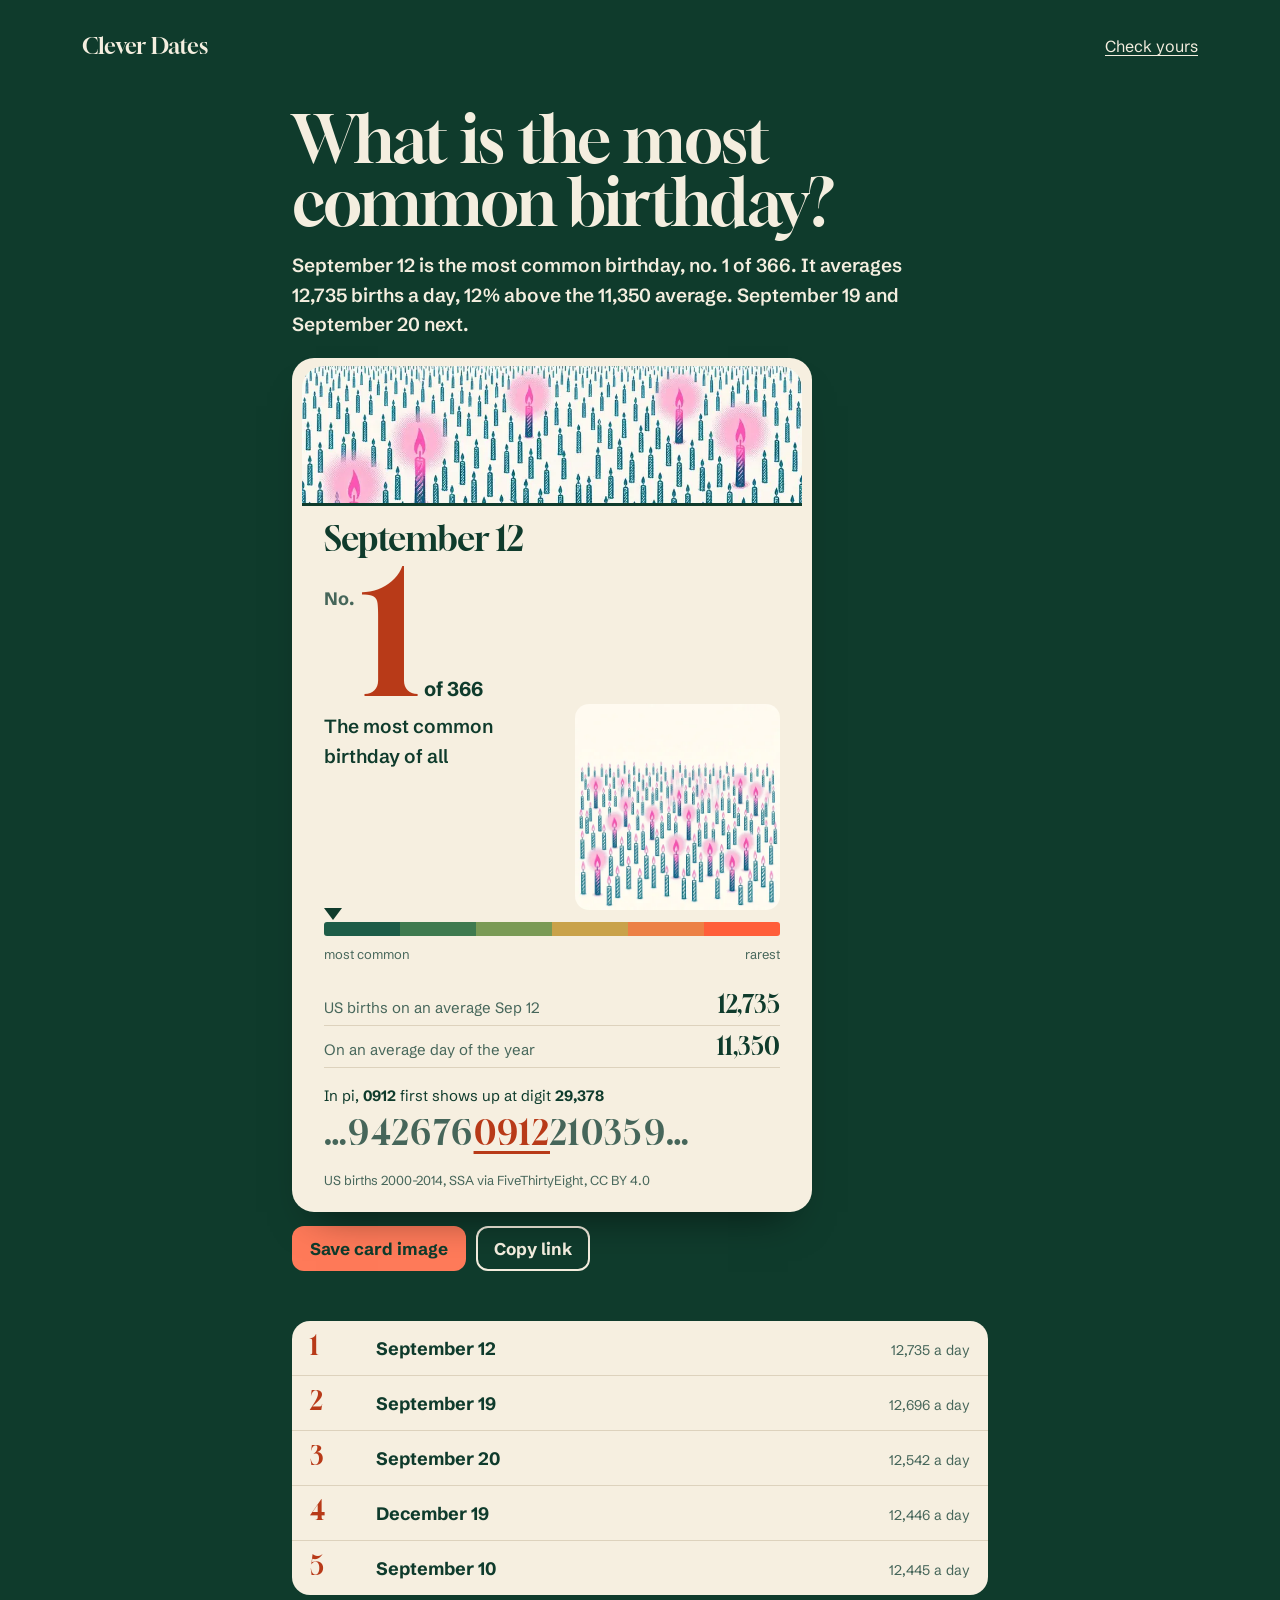
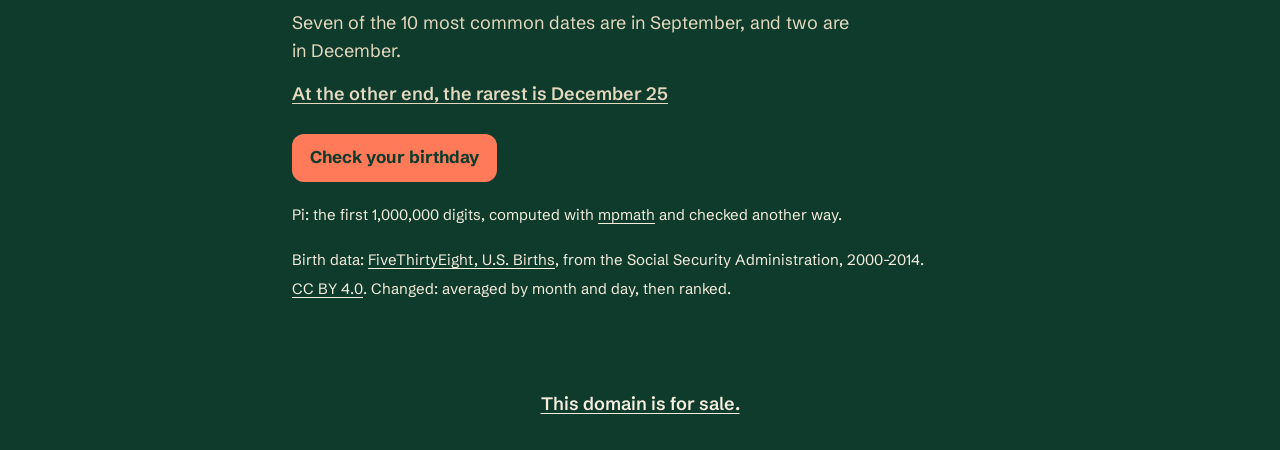
==== commit f0f490bc: "most-common-birthday: trim the lede to 35 fold-prose words at 390 and 1280 (QUALITY-BAR v1.4). Dropp" ====
--- a/docs/most-common-birthday/index.html
+++ b/docs/most-common-birthday/index.html
@@ -26,7 +26,7 @@
 <header class="bar"><a class="mark" href="../">Clever Dates</a><nav aria-label="Page"><a href="../">Check yours</a></nav></header>
 <main class="rb mc">
  <h1>What is the most common birthday?</h1>
- <p class="rb-a" id="rb-answer">September 12 is the most common birthday in the US, no. 1 of 366. It averages 12,735 births a day, 12% above the 11,350 average. September 19 and September 20 come next.</p>
+ <p class="rb-a" id="rb-answer">September 12 is the most common birthday, no. 1 of 366. It averages 12,735 births a day, 12% above the 11,350 average. September 19 and September 20 next.</p>
  <article class="card mc-card" id="card" aria-labelledby="c-date"><img class="c-band" src="../art/result-band-410.webp" srcset="../art/result-band-410.webp 410w, ../art/result-band-819.webp 819w" sizes="(min-width: 900px) 720px, 100vw" width="819" height="230" alt="" decoding="async">
  <p class="c-date" id="c-date">September 12</p>
  <p class="c-rank"><span class="c-hash">No.</span><span id="c-rank">1</span><span class="c-of">of 366</span></p>
